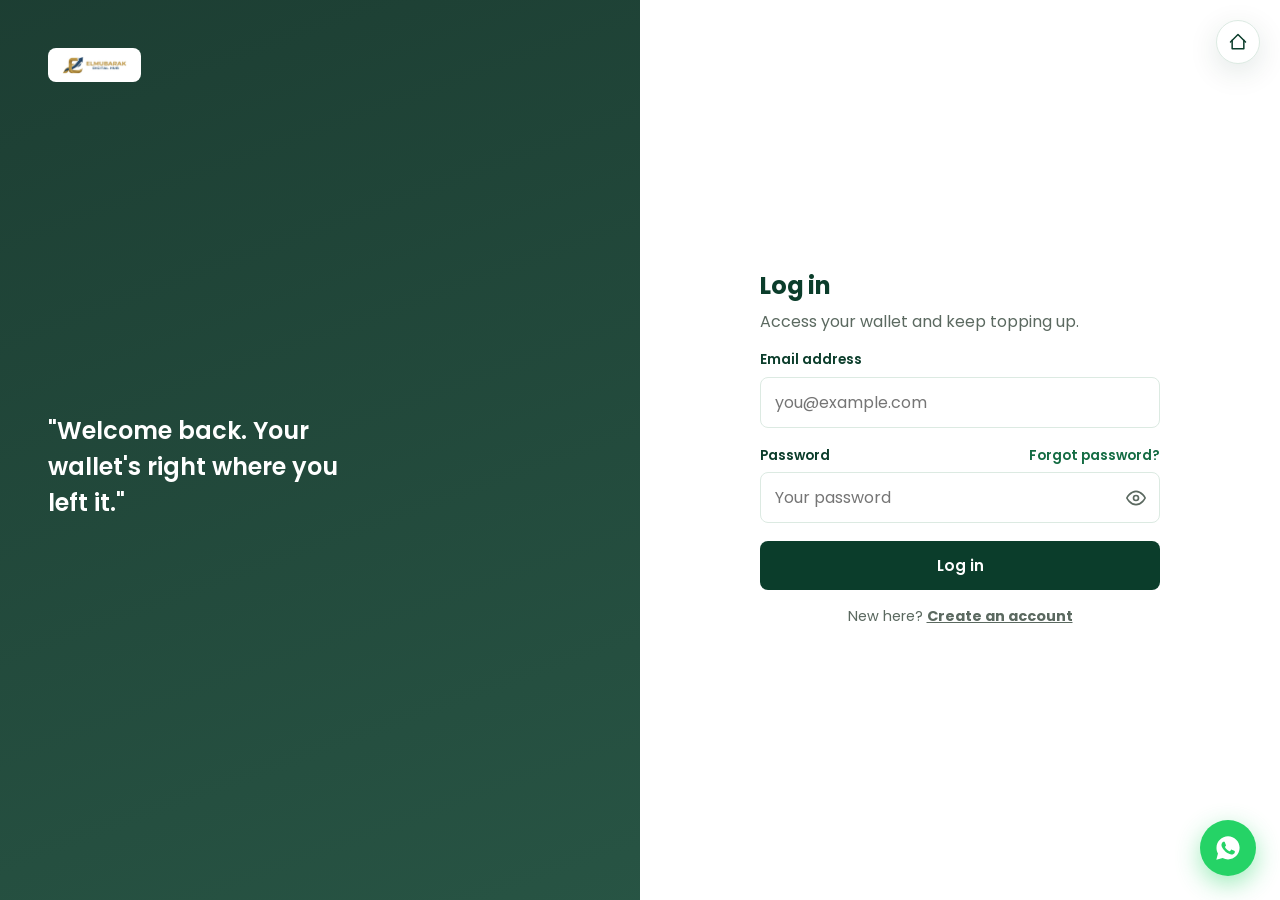
==== admin.html @ 1bdc46c9 "Add files via upload" ====
<!DOCTYPE html>
<html lang="en">
<head>
<meta charset="UTF-8" />
<meta name="viewport" content="width=device-width, initial-scale=1.0" />
<title>Admin — Elmubarak Digital Hub</title>
<link rel="icon" type="image/png" href="assets/favicon.png" />
<link rel="preconnect" href="https://fonts.googleapis.com">
<link href="https://fonts.googleapis.com/css2?family=Poppins:wght@400;500;600;700;800&display=swap" rel="stylesheet">
<link rel="stylesheet" href="css/style.css" />
</head>
<body>
<div class="sidebar-backdrop" id="sidebar-backdrop"></div>
<div class="app-shell">

  <aside class="sidebar" id="sidebar">
    <a href="index.html" class="brand">
      <img class="brand-mark" src="assets/icon.png" alt="Elmubarak Digital Hub logo" />
      <span class="brand-text">Elmubarak</span>
    </a>
    <div class="sidebar-profile">
      <div class="user-avatar-circle" id="sidebar-avatar">U</div>
      <div class="sidebar-profile-text">
        <div class="sidebar-profile-name" id="sidebar-username">Loading...</div>
        <div class="sidebar-profile-balance" id="sidebar-balance">₦0.00</div>
      </div>
    </div>
    <button class="nav-item active" data-view="overview"><svg class="icon" viewBox="0 0 24 24"><rect x="3" y="3" width="7" height="9" rx="1"/><rect x="14" y="3" width="7" height="5" rx="1"/><rect x="14" y="12" width="7" height="9" rx="1"/><rect x="3" y="16" width="7" height="5" rx="1"/></svg>Overview</button>
    <button class="nav-item" data-view="users"><svg class="icon" viewBox="0 0 24 24"><path d="M17 21v-2a4 4 0 00-4-4H5a4 4 0 00-4 4v2"/><circle cx="9" cy="7" r="4"/><path d="M23 21v-2a4 4 0 00-3-3.87"/><path d="M16 3.13a4 4 0 010 7.75"/></svg>Users</button>
    <button class="nav-item" data-view="transactions"><svg class="icon" viewBox="0 0 24 24"><line x1="3" y1="6" x2="21" y2="6"/><line x1="3" y1="12" x2="21" y2="12"/><line x1="3" y1="18" x2="13" y2="18"/></svg>Transactions</button>
    <button class="nav-item" data-view="withdrawals"><svg class="icon" viewBox="0 0 24 24"><rect x="3" y="5" width="18" height="14" rx="2"/><line x1="3" y1="10" x2="21" y2="10"/><line x1="7" y1="15" x2="10" y2="15"/></svg>Withdrawals</button>
    <button class="nav-item" data-view="airtime2cash"><svg class="icon" viewBox="0 0 24 24"><rect x="7" y="2" width="10" height="20" rx="2"/><path d="M9 20h6"/><path d="M9 4h6"/><path d="M12 9v3l2 1"/></svg>Airtime to Cash</button>
    <button class="nav-item" data-view="pricing"><svg class="icon" viewBox="0 0 24 24"><path d="M20.59 13.41 11 3.83A2 2 0 009.59 3.24L4 3a1 1 0 00-1 1l.24 5.59a2 2 0 00.58 1.41l9.59 9.59a2 2 0 002.83 0l4.35-4.35a2 2 0 000-2.83z"/><circle cx="7.5" cy="7.5" r="1.2"/></svg>Pricing</button>
    <div class="sidebar-footer">
      <a class="nav-item" href="dashboard.html"><svg class="icon" viewBox="0 0 24 24"><polyline points="15 18 9 12 15 6"/></svg>Back to app</a>
      <button class="nav-item" id="logout-btn"><svg class="icon" viewBox="0 0 24 24"><path d="M9 21H5a2 2 0 01-2-2V5a2 2 0 012-2h4"/><polyline points="16 17 21 12 16 7"/><line x1="21" y1="12" x2="9" y2="12"/></svg>Log out</button>
    </div>
  </aside>

  <div class="main-area">
    <div class="mobile-appbar">
      <a href="index.html" class="brand">
        <img class="header-logo" src="assets/logo-wide.png" alt="Elmubarak Digital Hub logo" />
      </a>
      <button class="hamburger-btn" id="sidebar-toggle" aria-label="Open menu">
        <svg class="icon" viewBox="0 0 24 24" style="width:22px;height:22px;"><line x1="3" y1="6" x2="21" y2="6"/><line x1="3" y1="12" x2="21" y2="12"/><line x1="3" y1="18" x2="21" y2="18"/></svg>
      </button>
    </div>
    <div class="topbar">
      <strong>Admin panel</strong>
      <div class="topbar-profile">
        <div class="topbar-profile-text">
          <div class="topbar-profile-name" id="topbar-username">Loading...</div>
          <div class="topbar-profile-balance" id="topbar-balance">₦0.00</div>
        </div>
        <div class="user-avatar-circle" id="topbar-avatar">U</div>
      </div>
    </div>

    <div class="view-body">

      <section class="view active" id="view-overview">
        <h2>Overview</h2>
        <div class="card provider-card" id="provider-card">
          <div>
            <div class="stat-label">VTpass wallet balance <span id="vtpass-mode" class="badge badge-neutral" style="margin-left:6px;"></span></div>
            <div class="stat-value" id="vtpass-balance">—</div>
            <div class="field-hint" id="vtpass-status">Checking...</div>
          </div>
          <div class="provider-actions">
            <button type="button" class="btn btn-primary btn-sm" id="vtpass-refresh">Refresh</button>
            <a class="btn btn-accent btn-sm" id="vtpass-open" href="https://vtpass.com/" target="_blank" rel="noopener">Open VTpass dashboard</a>
          </div>
        </div>
        <div class="stat-grid">
          <div class="card stat-card"><div class="stat-label">Total users</div><div class="stat-value" id="stat-users">—</div></div>
          <div class="card stat-card"><div class="stat-label">Total transactions</div><div class="stat-value" id="stat-tx">—</div></div>
          <div class="card stat-card"><div class="stat-label">Total revenue</div><div class="stat-value" id="stat-revenue">—</div></div>
          <div class="card stat-card"><div class="stat-label">Wallet float outstanding</div><div class="stat-value" id="stat-float">—</div></div>
        </div>
      </section>

      <section class="view" id="view-users">
        <h2>Users</h2>
        <div class="card" style="padding:0; overflow:hidden;">
          <table class="tx-table" id="users-table">
            <thead><tr><th>Name</th><th>Email</th><th>Phone</th><th>Wallet</th><th>Adjust</th></tr></thead>
            <tbody id="users-body"></tbody>
          </table>
        </div>
      </section>

      <section class="view" id="view-transactions">
        <h2>All transactions</h2>
        <div class="card" style="padding:0; overflow:hidden;">
          <table class="tx-table" id="admin-tx-table">
            <thead><tr><th>Description</th><th>Type</th><th>Amount</th><th>Status</th><th>Date</th></tr></thead>
            <tbody id="admin-tx-body"></tbody>
          </table>
        </div>
      </section>

      <section class="view" id="view-withdrawals">
        <h2>Withdrawal requests</h2>
        <div class="card" style="padding:0; overflow:hidden;">
          <table class="tx-table" id="withdrawals-table">
            <thead><tr><th>User</th><th>Amount</th><th>Bank details</th><th>Status</th><th>Date</th><th>Action</th></tr></thead>
            <tbody id="withdrawals-body"></tbody>
          </table>
          <div class="empty-state" id="withdrawals-empty" style="display:none;">No withdrawal requests yet.</div>
        </div>
      </section>

      <section class="view" id="view-airtime2cash">
        <h2>Airtime-to-cash requests</h2>
        <div class="card" style="padding:0; overflow:hidden;">
          <table class="tx-table" id="a2c-table">
            <thead><tr><th>User</th><th>Network</th><th>Sent</th><th>Cash value</th><th>Phone used</th><th>Method</th><th>Status</th><th>Action</th></tr></thead>
            <tbody id="a2c-body"></tbody>
          </table>
          <div class="empty-state" id="a2c-empty" style="display:none;">No airtime-to-cash requests yet.</div>
        </div>
      </section>

      <section class="view" id="view-pricing">
        <h2>Pricing & markup</h2>
        <form class="card form-card" id="pricing-form">
          <div class="field">
            <label for="markup-data">Data markup (%)</label>
            <input id="markup-data" type="number" step="0.1" min="0" />
          </div>
          <div class="field">
            <label for="markup-electricity">Electricity markup (%)</label>
            <input id="markup-electricity" type="number" step="0.1" min="0" />
          </div>
          <div class="field">
            <label for="markup-cable">Cable markup (%)</label>
            <input id="markup-cable" type="number" step="0.1" min="0" />
          </div>
          <div class="field">
            <label for="exam-fee">Exam PIN flat fee (₦)</label>
            <input id="exam-fee" type="number" step="1" min="0" />
          </div>
          <div class="field">
            <label for="a2c-rate">Airtime-to-cash rate (%)</label>
            <input id="a2c-rate" type="number" step="1" min="1" max="100" />
            <p class="field-hint">% of face value credited to users, e.g. 80 means ₦1,000 sent pays out ₦800.</p>
          </div>
          <div class="field">
            <label for="min-withdrawal">Minimum withdrawal (₦)</label>
            <input id="min-withdrawal" type="number" step="1" min="0" />
          </div>
          <button class="btn btn-accent btn-block" type="submit">Save pricing</button>
        </form>
      </section>

    </div>
  </div>
</div>

<script src="js/config.js"></script>
<script src="js/api.js"></script>
<script src="js/admin.js"></script>
<a href="https://wa.me/2349045852890?text=Hi%2C%20I%20need%20help%20with%20my%20Elmubarak%20Digital%20Hub%20account" target="_blank" rel="noopener" class="whatsapp-float-btn" aria-label="Chat with us on WhatsApp">
  <svg viewBox="0 0 24 24" fill="currentColor"><path d="M12.04 2C6.58 2 2.13 6.45 2.13 11.91c0 1.75.46 3.39 1.26 4.81L2 22l5.42-1.35a9.87 9.87 0 004.62 1.15h.01c5.46 0 9.9-4.45 9.9-9.91C21.95 6.45 17.5 2 12.04 2zm5.8 14.11c-.24.68-1.4 1.3-1.93 1.37-.5.07-1.12.1-1.8-.11-.42-.13-.95-.3-1.64-.6-2.88-1.24-4.76-4.15-4.9-4.34-.15-.19-1.17-1.56-1.17-2.98 0-1.42.74-2.11 1-2.4.26-.29.57-.36.76-.36.19 0 .38 0 .55.01.18.01.41-.07.64.49.24.58.81 2 .88 2.15.07.15.11.32.02.51-.09.19-.14.31-.27.48-.14.17-.29.38-.41.51-.14.14-.28.29-.12.57.16.28.72 1.19 1.55 1.93 1.06.95 1.96 1.24 2.24 1.38.28.14.44.12.6-.07.16-.19.7-.82.89-1.1.19-.28.37-.23.63-.14.26.09 1.66.79 1.94.93.28.14.47.21.53.33.07.12.07.68-.17 1.36z"/></svg>
</a>
<script src="js/password-toggle.js"></script>
</body>
</html>
---- css/style.css ----
/* ============================================================
   Almubarak Digital Hub — design tokens
   Palette: dark green + white, with a restrained gold echo
   from the logo used only for the tiniest highlight details.
   Type: Poppins throughout (bold for display, regular for body).
   ============================================================ */

:root {
  --ink: #0B3D2B;           /* deep green — headings, dark panels */
  --brand: #146C43;         /* primary green — buttons, links, icons */
  --brand-deep: #0A4A31;    /* darker green — hover states, gradients */
  --brand-tint: #E4F3EC;    /* pale green — icon chip backgrounds */
  --paper: #F5FAF7;         /* app background, faint green cast */
  --paper-raised: #FFFFFF;  /* cards, inputs */
  --line: #DCEAE2;
  --text: #142720;
  --text-muted: #5B6960;
  --accent: #146C43;        /* alias so accent-styled elements read as brand green */
  --accent-deep: #0A4A31;
  --accent-ink: #FFFFFF;
  --success: #1FAA59;
  --success-bg: #E7F7EE;
  --danger: #E5484D;
  --danger-bg: #FDEBEC;
  --radius-sm: 8px;
  --radius-md: 14px;
  --radius-lg: 22px;
  --shadow: 0 8px 30px rgba(11, 61, 43, 0.12);
  --font-display: 'Poppins', 'Segoe UI', sans-serif;
  --font-body: 'Poppins', 'Segoe UI', sans-serif;
}

* { box-sizing: border-box; }

html, body {
  margin: 0;
  padding: 0;
  background: var(--paper);
  color: var(--text);
  font-family: var(--font-body);
  line-height: 1.5;
  -webkit-font-smoothing: antialiased;
}

h1, h2, h3, h4, .display {
  font-family: var(--font-display);
  font-weight: 700;
  color: var(--ink);
  margin: 0 0 0.4em 0;
  line-height: 1.18;
  letter-spacing: -0.01em;
}

p { margin: 0 0 1em 0; color: var(--text-muted); max-width: 62ch; }

a { color: inherit; }

button, input, select { font-family: inherit; font-size: inherit; }

img, svg { display: block; max-width: 100%; }

.icon { width: 20px; height: 20px; stroke: currentColor; fill: none; stroke-width: 1.8; stroke-linecap: round; stroke-linejoin: round; flex-shrink: 0; }

:focus-visible {
  outline: 2px solid var(--ink);
  outline-offset: 2px;
}

.container {
  width: 100%;
  max-width: 1180px;
  margin: 0 auto;
  padding: 0 24px;
}

/* ---- Buttons ---- */
.btn {
  display: inline-flex;
  align-items: center;
  justify-content: center;
  gap: 8px;
  padding: 12px 22px;
  border-radius: var(--radius-sm);
  border: 1px solid transparent;
  font-weight: 600;
  font-size: 0.95rem;
  cursor: pointer;
  text-decoration: none;
  transition: transform 0.12s ease, box-shadow 0.12s ease;
}
.btn:active { transform: translateY(1px); }

.btn-primary { background: var(--ink); color: #fff; }
.btn-primary:hover { box-shadow: 0 6px 18px rgba(11, 61, 43, 0.3); }

.btn-accent { background: var(--brand); color: #fff; }
.btn-accent:hover { box-shadow: 0 6px 18px rgba(20, 108, 67, 0.35); }

.btn-ghost { background: transparent; color: var(--brand); border-color: var(--brand); }
.btn-ghost:hover { background: var(--brand-tint); }

.btn-danger { background: var(--danger-bg); color: var(--danger); }

.btn-block { width: 100%; }
.btn-sm { padding: 8px 14px; font-size: 0.85rem; }
.btn:disabled { opacity: 0.55; cursor: not-allowed; }

/* ---- Forms ---- */
.field { margin-bottom: 18px; }
.field label {
  display: block;
  font-size: 0.85rem;
  font-weight: 600;
  color: var(--ink);
  margin-bottom: 6px;
}
.field input,
.field select {
  width: 100%;
  padding: 12px 14px;
  border-radius: var(--radius-sm);
  border: 1px solid var(--line);
  background: var(--paper-raised);
  color: var(--text);
}
.field input:focus, .field select:focus { border-color: var(--brand); }
.field-hint { font-size: 0.78rem; color: var(--text-muted); margin-top: 4px; }

/* ---- Cards ---- */
.card {
  background: var(--paper-raised);
  border-radius: var(--radius-md);
  border: 1px solid var(--line);
  padding: 24px;
}

.badge {
  display: inline-block;
  padding: 3px 10px;
  border-radius: 999px;
  font-size: 0.72rem;
  font-weight: 700;
  letter-spacing: 0.02em;
}
.badge-success { background: var(--success-bg); color: var(--success); }
.badge-danger { background: var(--danger-bg); color: var(--danger); }
.badge-neutral { background: #EDF3F0; color: var(--text-muted); }

.toast {
  position: fixed;
  bottom: 24px;
  right: 24px;
  z-index: 200;
  background: var(--ink);
  color: #fff;
  padding: 14px 20px;
  border-radius: var(--radius-sm);
  box-shadow: var(--shadow);
  max-width: 320px;
  font-size: 0.9rem;
}
.toast.error { background: var(--danger); }
.toast.success { background: var(--success); }

/* ---- Reusable icon chip ---- */
.icon-chip {
  display: flex; align-items: center; justify-content: center;
  border-radius: var(--radius-sm);
  background: var(--brand-tint);
  color: var(--brand);
  flex-shrink: 0;
}

/* ============================================================
   Marketing site (index.html)
   ============================================================ */
.site-header {
  padding: 18px 0;
  border-bottom: 1px solid var(--line);
  background: var(--paper-raised);
  position: sticky;
  top: 0;
  z-index: 50;
}
.site-header .container { display: flex; align-items: center; justify-content: space-between; gap: 20px; position: relative; }
.brand { display: flex; align-items: center; gap: 10px; font-family: var(--font-display); font-weight: 700; font-size: 1.15rem; color: var(--ink); text-decoration: none; flex-shrink: 0; }
.brand-mark { width: 34px; height: 34px; border-radius: 9px; object-fit: cover; flex-shrink: 0; }
.brand-mark-full { display: none; height: 34px; width: auto; border-radius: 6px; object-fit: contain; flex-shrink: 0; }
.header-logo { height: 38px; width: auto; object-fit: contain; display: block; }

@media (max-width: 640px) {
  .brand-text { display: none; }
  .brand-mark { display: none; }
  .brand-mark-full { display: block; }
  .header-logo { height: 30px; }
}

/* Dashboard/admin always show the icon-only mark, never the full wordmark
   logo — this overrides the generic mobile swap above via specificity. */
.sidebar .brand-mark,
.mobile-appbar .brand-mark {
  display: block !important;
}

.nav-desktop { display: flex; align-items: center; gap: 28px; }
.nav-links { display: flex; align-items: center; gap: 26px; }
.nav-links a { text-decoration: none; color: var(--text-muted); font-weight: 500; font-size: 0.92rem; }
.nav-links a:hover { color: var(--ink); }
.nav-auth { display: flex; align-items: center; gap: 12px; }

.hamburger-btn {
  display: none;
  background: none; border: none; cursor: pointer;
  width: 40px; height: 40px; border-radius: var(--radius-sm);
  align-items: center; justify-content: center;
  color: var(--ink); flex-shrink: 0;
}
.hamburger-btn:hover { background: var(--brand-tint); }

.user-menu { position: relative; }
.user-menu-trigger {
  display: flex; align-items: center; gap: 6px;
  background: var(--brand-tint); border: none; cursor: pointer;
  padding: 6px 10px 6px 6px; border-radius: 999px;
}
.user-avatar-circle {
  width: 30px; height: 30px; border-radius: 50%;
  background: var(--brand); color: #fff;
  display: flex; align-items: center; justify-content: center;
  font-weight: 700; font-size: 0.85rem; flex-shrink: 0;
}
.user-menu-dropdown {
  position: absolute; right: 0; top: calc(100% + 10px);
  background: var(--paper-raised); border: 1px solid var(--line);
  border-radius: var(--radius-md); box-shadow: var(--shadow);
  min-width: 180px; padding: 8px; display: none; z-index: 60;
}
.user-menu-dropdown.open { display: block; }
.user-menu-dropdown a, .user-menu-dropdown button {
  display: flex; align-items: center; gap: 10px; width: 100%;
  padding: 10px 12px; border-radius: var(--radius-sm);
  background: none; border: none; text-align: left; cursor: pointer;
  font-size: 0.9rem; color: var(--text); text-decoration: none;
}
.user-menu-dropdown a:hover, .user-menu-dropdown button:hover { background: var(--brand-tint); }

.mobile-menu-panel {
  display: none;
  position: absolute; left: 0; right: 0; top: 100%;
  background: var(--paper-raised); border-bottom: 1px solid var(--line);
  box-shadow: var(--shadow); padding: 12px 24px 20px;
}
.mobile-menu-panel.open { display: block; }
.mobile-menu-panel a, .mobile-menu-panel button {
  display: flex; align-items: center; gap: 10px; width: 100%;
  padding: 13px 4px; border-bottom: 1px solid var(--line);
  background: none; border-left: none; border-right: none; border-top: none;
  text-align: left; font-size: 0.96rem; color: var(--text); text-decoration: none; cursor: pointer;
}
.mobile-menu-panel .mobile-menu-ctas { display: flex; gap: 10px; padding-top: 14px; }
.mobile-menu-panel .mobile-menu-ctas .btn { flex: 1; }

/* Download App link (sidebar + mobile menu): matches .nav-item, no background */
.mobile-download-app {
  background: none !important;
  border: none !important;
  border-radius: var(--radius-sm);
  margin-bottom: 0;
  padding: 11px 12px !important;
  gap: 10px !important;
  color: var(--text-muted);
  text-decoration: none;
}
.mobile-download-app:hover { background: var(--brand-tint) !important; }
.mobile-download-app-icon { width: 20px; height: 20px; flex-shrink: 0; color: #3DDC84; }
.mobile-download-app span { display: flex; flex-direction: column; gap: 1px; min-width: 0; }
.mobile-download-app strong { font-size: 0.92rem; font-weight: 500; color: var(--text-muted); line-height: 1.25; }
.mobile-download-app small { font-size: 0.72rem; color: var(--text-muted); opacity: 0.8; line-height: 1.25; }
.mobile-download-app:hover strong { color: var(--ink); }

@media (max-width: 860px) {
  .nav-desktop { display: none; }
  .hamburger-btn { display: flex; }
}

.hero {
  padding: 96px 0 88px;
  background: var(--paper);
}
.hero .container {
  display: grid;
  grid-template-columns: 1.05fr 0.95fr;
  gap: 64px;
  align-items: center;
}
.hero h1 { font-size: clamp(2.2rem, 4vw, 3.4rem); max-width: 14ch; }
.hero .lede { font-size: 1.1rem; max-width: 46ch; }
.hero-ctas { display: flex; gap: 12px; margin-top: 8px; flex-wrap: wrap; }

.hero-visual { position: relative; max-width: 420px; margin: 0 auto; }
.hero-photo {
  width: 100%;
  aspect-ratio: 4 / 5;
  object-fit: cover;
  border-radius: var(--radius-lg);
  box-shadow: var(--shadow);
}
.hero-float-card {
  position: absolute;
  left: -18px;
  bottom: -22px;
  background: var(--paper-raised);
  border: 1px solid var(--line);
  border-radius: var(--radius-md);
  box-shadow: var(--shadow);
  padding: 14px 18px;
  display: flex;
  align-items: center;
  gap: 12px;
  max-width: 230px;
}
.hero-float-card .icon-chip { width: 42px; height: 42px; }
.hero-float-label { font-size: 0.72rem; color: var(--text-muted); }
.hero-float-amount { font-family: var(--font-display); font-weight: 700; color: var(--ink); font-size: 1.05rem; }

.hero-badge-top {
  position: absolute;
  top: 18px;
  right: -14px;
  background: var(--ink);
  color: #fff;
  border-radius: 999px;
  padding: 8px 16px;
  font-size: 0.78rem;
  font-weight: 700;
  display: flex;
  align-items: center;
  gap: 6px;
  box-shadow: var(--shadow);
}

.trust-row {
  display: flex; flex-wrap: wrap; gap: 28px; margin-top: 44px; padding-top: 32px; border-top: 1px solid var(--line);
}
.trust-item { display: flex; align-items: center; gap: 10px; font-size: 0.88rem; color: var(--text-muted); font-weight: 600; }
.trust-item .check {
  width: 22px; height: 22px; border-radius: 50%; background: var(--success-bg); color: var(--success);
  display: flex; align-items: center; justify-content: center; flex-shrink: 0;
}
.trust-item .check .icon { width: 13px; height: 13px; stroke-width: 3; }

.steps { display: grid; grid-template-columns: repeat(3, 1fr); gap: 40px; margin-top: 40px; }
.step-num { font-family: var(--font-display); font-size: 2rem; font-weight: 800; color: var(--brand); margin-bottom: 10px; }

@media (max-width: 860px) {
  .hero .container { grid-template-columns: 1fr; }
  .hero-visual { order: -1; margin-bottom: 12px; }
  .steps { grid-template-columns: 1fr; gap: 32px; }
}

/* ============================================================
   Auth pages (login/register)
   ============================================================ */
.auth-topbar {
  display: flex; align-items: center; justify-content: space-between;
  padding: 16px 24px; border-bottom: 1px solid var(--line); background: var(--paper-raised);
}
.home-float-btn {
  position: fixed; top: 20px; right: 20px; z-index: 200;
  width: 44px; height: 44px; border-radius: 50%;
  background: var(--paper-raised); border: 1px solid var(--line);
  display: flex; align-items: center; justify-content: center;
  color: var(--ink); box-shadow: var(--shadow); text-decoration: none;
}
.home-float-btn:hover { background: var(--brand-tint); border-color: var(--brand); }
.auth-shell {
  min-height: 100vh;
  display: grid;
  grid-template-columns: 1fr 1fr;
}
.auth-visual {
  position: relative;
  background-image: linear-gradient(160deg, rgba(10,46,34,0.92), rgba(11,61,43,0.88)), var(--auth-bg-image);
  background-size: cover;
  background-position: center;
  color: #fff;
  padding: 48px;
  display: flex;
  flex-direction: column;
  justify-content: space-between;
}
.auth-visual .quote { font-family: var(--font-display); font-weight: 600; font-size: 1.5rem; max-width: 22ch; }
.auth-visual .brand-mark { background: #fff; padding: 3px; }
.auth-visual .header-logo { background: #fff; padding: 8px 14px; border-radius: var(--radius-sm); height: 34px; }
.auth-form-side { display: flex; align-items: center; justify-content: center; padding: 24px; background: var(--paper-raised); }
.auth-box { width: 100%; max-width: 400px; }
.auth-box .switch-link { text-align: center; margin-top: 16px; font-size: 0.9rem; color: var(--text-muted); }

@media (max-width: 780px) {
  .auth-shell { grid-template-columns: 1fr; }
  .auth-visual { display: none; }
}

/* ============================================================
   App shell (dashboard.html / admin.html)
   ============================================================ */
.app-shell { display: flex; min-height: 100vh; }

.sidebar {
  width: 232px;
  background: var(--paper-raised);
  color: var(--ink);
  padding: 22px 16px;
  display: flex;
  flex-direction: column;
  gap: 4px;
  flex-shrink: 0;
  border-right: 1px solid var(--line);
}
.sidebar .brand { color: var(--ink); padding: 0 8px; margin-bottom: 20px; }

.sidebar-profile {
  display: flex; align-items: center; gap: 12px;
  padding: 12px 10px; margin-bottom: 14px;
  border-radius: var(--radius-md);
  background: var(--brand-tint);
}
.sidebar-profile .user-avatar-circle { width: 42px; height: 42px; font-size: 1.05rem; }
.sidebar-profile-text { min-width: 0; }
.sidebar-profile-name { font-weight: 700; color: var(--ink); font-size: 0.9rem; white-space: nowrap; overflow: hidden; text-overflow: ellipsis; }
.sidebar-profile-balance { font-family: var(--font-display); font-weight: 700; color: var(--brand); font-size: 0.85rem; margin-top: 2px; }
.nav-item {
  display: flex; align-items: center; gap: 10px;
  padding: 11px 12px; border-radius: var(--radius-sm);
  color: var(--text-muted); text-decoration: none; cursor: pointer;
  font-size: 0.92rem; font-weight: 500; border: none; background: none; width: 100%; text-align: left;
}
.nav-item .icon { width: 18px; height: 18px; }
.nav-item:hover { background: var(--brand-tint); color: var(--ink); }
.nav-item.active { background: var(--brand); color: #fff; font-weight: 700; }
.sidebar-footer { margin-top: auto; border-top: 1px solid var(--line); padding-top: 10px; }

.main-area { flex: 1; min-width: 0; }
.topbar {
  display: flex; align-items: center; justify-content: space-between;
  padding: 18px 32px; border-bottom: 1px solid var(--line); background: var(--paper-raised);
}
.wallet-pill {
  background: var(--brand-tint); border: 1px solid var(--line); border-radius: 999px;
  padding: 8px 16px; display: flex; align-items: center; gap: 10px; font-weight: 700; font-family: var(--font-display); color: var(--ink);
}
.wallet-pill .label { font-family: var(--font-body); font-weight: 500; font-size: 0.75rem; color: var(--text-muted); }

.topbar-profile { display: flex; align-items: center; gap: 12px; }
.topbar-profile .user-avatar-circle { width: 40px; height: 40px; font-size: 1rem; }
.topbar-profile-text { text-align: right; }
.topbar-profile-name { font-weight: 700; color: var(--ink); font-size: 0.88rem; }
.topbar-profile-balance { font-family: var(--font-display); font-weight: 700; color: var(--brand); font-size: 0.95rem; margin-top: 2px; }

.view-body { padding: 28px 32px; max-width: 980px; }
.view { display: none; }
.view.active { display: block; }

.grid-tiles { display: grid; grid-template-columns: repeat(auto-fill, minmax(150px, 1fr)); gap: 14px; margin: 20px 0 30px; }
.tile-btn {
  background: var(--paper-raised); border: 1px solid var(--line); border-radius: var(--radius-md);
  padding: 20px 14px; text-align: left; cursor: pointer; transition: border-color 0.12s;
}
.tile-btn:hover { border-color: var(--brand); }
.tile-icon { width: 40px; height: 40px; border-radius: 10px; margin-bottom: 12px; }
.tile-icon .icon { width: 20px; height: 20px; }
.tile-btn .tile-title { font-weight: 700; font-size: 0.95rem; color: var(--ink); }
.tile-btn .tile-sub { font-size: 0.78rem; color: var(--text-muted); }

table.tx-table { width: 100%; border-collapse: collapse; font-size: 0.88rem; }
table.tx-table th { text-align: left; color: var(--text-muted); font-weight: 600; font-size: 0.75rem; text-transform: uppercase; letter-spacing: 0.03em; padding: 10px 12px; border-bottom: 1px solid var(--line); }
table.tx-table td { padding: 12px; border-bottom: 1px solid var(--line); }
table.tx-table tr:last-child td { border-bottom: none; }

.form-card { max-width: 480px; }
.two-col { display: grid; grid-template-columns: 1fr 1fr; gap: 16px; }

.stat-grid { display: grid; grid-template-columns: repeat(auto-fit, minmax(180px, 1fr)); gap: 16px; margin-bottom: 28px; }
.stat-card .stat-label { font-size: 0.78rem; color: var(--text-muted); margin-bottom: 6px; }
.stat-card .stat-value { font-family: var(--font-display); font-weight: 700; font-size: 1.7rem; color: var(--ink); }

.empty-state { text-align: center; padding: 40px 20px; color: var(--text-muted); }

.mobile-appbar { display: none; }
.mobile-appbar .hamburger-btn { display: flex; }
.sidebar-backdrop { display: none; }

@media (max-width: 900px) {
  .app-shell { flex-direction: column; }

  .mobile-appbar {
    display: flex; align-items: center; justify-content: space-between; gap: 14px;
    padding: 14px 18px; background: var(--paper-raised);
    border-bottom: 1px solid var(--line);
    box-shadow: 0 2px 8px rgba(11,61,43,0.06);
    position: sticky; top: 0; z-index: 80;
  }
  .mobile-appbar .brand { font-size: 1.02rem; }
  .mobile-appbar .brand-mark { width: 28px; height: 28px; }

  .sidebar {
    position: fixed; top: 0; right: 0; left: auto; height: 100%; width: 84%; max-width: 300px;
    transform: translateX(100%);
    transition: transform 0.25s ease;
    z-index: 100;
    box-shadow: var(--shadow);
    overflow-y: auto;
  }
  .sidebar.open { transform: translateX(0); }
  .sidebar .brand { display: flex; }

  .sidebar-backdrop {
    display: block;
    position: fixed; inset: 0; background: rgba(11,23,17,0.5);
    opacity: 0; pointer-events: none; transition: opacity 0.2s ease;
    z-index: 99;
  }
  .sidebar-backdrop.open { opacity: 1; pointer-events: auto; }

  .topbar { display: none; }
  .sidebar-footer { margin-top: auto; }
  .view-body { padding: 18px; }
  .two-col { grid-template-columns: 1fr; }
  .grid-tiles { grid-template-columns: repeat(2, 1fr); }
}

/* ============================================================
   Expanded marketing sections
   ============================================================ */
.section { padding: 88px 0; }
.section-tint { background: var(--brand-tint); }
.section-green {
  background: linear-gradient(135deg, var(--brand-deep), var(--brand));
  color: rgba(255,255,255,0.92);
}
.section-green h2, .section-green h3 { color: #fff; }
.section-green p { color: rgba(255,255,255,0.8); }
.section-green .eyebrow { color: #fff; opacity: 0.85; }
.section-green .step-num { color: #fff; background: rgba(255,255,255,0.15); width: 46px; height: 46px; border-radius: 50%; display: flex; align-items: center; justify-content: center; font-size: 1.3rem; }
.section-head { max-width: 640px; margin-bottom: 16px; }
.eyebrow {
  display: inline-block; font-size: 0.78rem; font-weight: 700; letter-spacing: 0.06em;
  text-transform: uppercase; color: var(--brand); margin-bottom: 14px;
}

.feature-grid { display: grid; grid-template-columns: repeat(4, 1fr); gap: 24px; margin-top: 44px; }
.feature-card { padding: 26px 24px; }
.feature-card .icon-chip { width: 44px; height: 44px; margin-bottom: 16px; }
.feature-card h3 { font-size: 1.02rem; }
.feature-card p { font-size: 0.88rem; margin-bottom: 0; }

.service-grid { display: grid; grid-template-columns: repeat(3, 1fr); gap: 28px 24px; margin-top: 44px; }
.service-card { display: flex; gap: 16px; align-items: flex-start; }
.service-card .icon-chip { width: 48px; height: 48px; border-radius: 12px; }
.service-card h3 { font-size: 1rem; margin-bottom: 5px; }
.service-card p { font-size: 0.86rem; margin-bottom: 0; }

.faq-item { border-bottom: 1px solid var(--line); padding: 22px 0; }
.faq-item summary {
  cursor: pointer; font-family: var(--font-display); font-weight: 600; color: var(--ink);
  font-size: 1rem; list-style: none; display: flex; justify-content: space-between; align-items: center;
  gap: 16px;
}
.faq-item summary::-webkit-details-marker { display: none; }
.faq-item summary::after { content: '+'; font-size: 1.3rem; color: var(--brand); transition: transform 0.15s; flex-shrink: 0; }
.faq-item[open] summary::after { transform: rotate(45deg); }
.faq-item p { margin-top: 12px; font-size: 0.92rem; }

.testimonial-placeholder {
  border: 1.5px dashed var(--line); border-radius: var(--radius-md); padding: 44px 36px;
  text-align: center; color: var(--text-muted); background: var(--paper-raised);
}
.testimonial-placeholder .icon-chip { margin: 0 auto 16px; width: 44px; height: 44px; }

.cta-band {
  background: linear-gradient(135deg, var(--brand-deep), var(--brand));
  border-radius: var(--radius-lg);
  padding: 64px 40px;
  text-align: center;
  color: #fff;
}
.cta-band h2 { color: #fff; }
.cta-band p { color: rgba(255,255,255,0.85); margin: 0 auto 26px; }
.cta-band .hero-ctas { justify-content: center; }
.cta-band .btn-accent { background: #fff; color: var(--ink); }

.site-footer-big { background: var(--ink); color: rgba(255,255,255,0.75); padding: 72px 0 28px; margin-top: 0; }
.site-footer-big .footer-grid { display: grid; grid-template-columns: 1.4fr 1fr 1fr 1fr; gap: 40px; padding-bottom: 40px; }
.site-footer-big .brand { color: #fff; margin-bottom: 12px; }
.site-footer-big p { color: rgba(255,255,255,0.6); font-size: 0.88rem; }
.site-footer-big h4 { color: #fff; font-family: var(--font-body); font-size: 0.82rem; text-transform: uppercase; letter-spacing: 0.04em; margin-bottom: 14px; }
.site-footer-big ul { list-style: none; padding: 0; margin: 0; display: flex; flex-direction: column; gap: 10px; }
.site-footer-big a { color: rgba(255,255,255,0.7); text-decoration: none; font-size: 0.9rem; }
.site-footer-big a:hover { color: #fff; }
.site-footer-big .footer-bottom { border-top: 1px solid rgba(255,255,255,0.12); padding-top: 20px; display: flex; justify-content: space-between; flex-wrap: wrap; gap: 10px; font-size: 0.82rem; }

.social-links { display: flex; gap: 10px; margin-top: 16px; }
.social-links a {
  width: 36px; height: 36px; border-radius: 50%;
  background: rgba(255,255,255,0.1);
  display: flex; align-items: center; justify-content: center;
  color: #fff; transition: background 0.15s;
}
.social-links a:hover { background: var(--brand); }
.social-links svg { width: 17px; height: 17px; }

@media (max-width: 900px) {
  .feature-grid { grid-template-columns: 1fr 1fr; }
  .service-grid { grid-template-columns: 1fr; }
  .site-footer-big .footer-grid { grid-template-columns: 1fr 1fr; }
  .section { padding: 64px 0; }
  .hero { padding: 40px 0 56px; }
  .cta-band { padding: 48px 28px; }
}
@media (max-width: 560px) {
  .feature-grid { grid-template-columns: 1fr; }
  .site-footer-big .footer-grid { grid-template-columns: 1fr; }
  .section { padding: 52px 0; }
  .container { padding: 0 20px; }
  .site-footer-big .footer-bottom { flex-direction: column; align-items: flex-start; gap: 6px; }
}

/* ============================================================
   Floating WhatsApp support button
   ============================================================ */
.whatsapp-float-btn {
  position: fixed;
  bottom: 24px;
  right: 24px;
  z-index: 150;
  width: 56px;
  height: 56px;
  border-radius: 50%;
  background: #25D366;
  display: flex;
  align-items: center;
  justify-content: center;
  box-shadow: 0 8px 24px rgba(37, 211, 102, 0.45);
  color: #fff;
  text-decoration: none;
  transition: transform 0.15s ease;
}
.whatsapp-float-btn:hover { transform: scale(1.08); }
.whatsapp-float-btn svg { width: 28px; height: 28px; }

@media (max-width: 640px) {
  .whatsapp-float-btn { bottom: 18px; right: 18px; width: 50px; height: 50px; }
  .whatsapp-float-btn svg { width: 24px; height: 24px; }
}

/* ============================================================
   Mobile profile banner (dashboard home view)
   ============================================================ */
.mobile-profile-banner { display: none; }

@media (max-width: 900px) {
  .mobile-profile-banner {
    display: block;
    background: linear-gradient(135deg, var(--brand-deep), var(--brand));
    color: #fff;
    border-radius: var(--radius-lg);
    padding: 22px 20px;
    margin-bottom: 24px;
  }
  .mobile-profile-top { display: flex; align-items: center; gap: 12px; margin-bottom: 18px; }
  .mobile-profile-top .user-avatar-circle { background: rgba(255,255,255,0.2); color: #fff; width: 44px; height: 44px; font-size: 1.1rem; }
  .mobile-profile-name { font-weight: 700; font-size: 1.05rem; }
  .mobile-profile-sub { font-size: 0.78rem; opacity: 0.75; margin-top: 2px; }
  .mobile-profile-balance-label { font-size: 0.75rem; opacity: 0.8; margin-bottom: 4px; }
  .mobile-profile-balance { font-family: var(--font-display); font-weight: 800; font-size: 1.9rem; margin-bottom: 18px; }
  .mobile-profile-banner .btn-accent { background: #fff; color: var(--ink); }
}

/* ============================================================
   Global loading overlay (shown during any API request)
   ============================================================ */
.global-loader {
  position: fixed;
  inset: 0;
  z-index: 500;
  background: rgba(245, 250, 247, 0.65);
  display: none;
  align-items: center;
  justify-content: center;
}
.global-loader.active { display: flex; }
.global-loader .spinner {
  width: 46px;
  height: 46px;
  border: 4px solid var(--brand-tint);
  border-top-color: var(--brand);
  border-radius: 50%;
  animation: almubarak-spin 0.7s linear infinite;
}
@keyframes almubarak-spin {
  to { transform: rotate(360deg); }
}

/* ---- Password show/hide toggle ---- */
.pw-wrap { position: relative; display: block; width: 100%; }
.pw-wrap input { padding-right: 46px !important; width: 100%; }
.pw-toggle {
  position: absolute; right: 6px; top: 50%; transform: translateY(-50%);
  background: none; border: 0; padding: 8px; cursor: pointer;
  color: var(--text-muted); display: flex; align-items: center; justify-content: center;
  border-radius: 8px;
}
.pw-toggle:hover, .pw-toggle:focus-visible { color: var(--brand); outline: none; }

/* ---- Auth extras: forgot link, status panels ---- */
.field-row { display: flex; justify-content: space-between; align-items: center; margin-bottom: 6px; }
.field-row label { margin-bottom: 0 !important; }
.forgot-link { font-size: 0.85rem; font-weight: 600; color: var(--brand); text-decoration: none; }
.forgot-link:hover { text-decoration: underline; }
.auth-panel { text-align: center; }
.auth-panel .panel-icon {
  width: 64px; height: 64px; border-radius: 50%; margin: 0 auto 18px;
  display: flex; align-items: center; justify-content: center;
  background: var(--brand-tint); color: var(--brand);
}
.auth-panel .panel-icon.error { background: rgba(220,38,38,0.12); color: #dc2626; }
.auth-panel h2 { margin-bottom: 8px; }
.auth-panel p { color: var(--text-muted); margin-bottom: 18px; line-height: 1.55; }
.auth-panel .email-pill {
  display: inline-block; background: var(--brand-tint); color: var(--brand);
  padding: 6px 14px; border-radius: 999px; font-weight: 600; font-size: 0.9rem;
  margin-bottom: 18px; word-break: break-all;
}
.notice-box {
  background: #fff8e6; border: 1px solid #f5d98b; color: #7a5b00;
  border-radius: 10px; padding: 12px 14px; font-size: 0.88rem; margin-bottom: 16px; line-height: 1.5;
}
.notice-box button {
  background: none; border: 0; padding: 0; color: var(--brand); font-weight: 700;
  cursor: pointer; font-size: inherit; text-decoration: underline;
}
.notice-box button:disabled { color: var(--text-muted); text-decoration: none; cursor: default; }
.btn-link-secondary { background: none; border: 0; color: var(--brand); font-weight: 600; cursor: pointer; font-size: 0.9rem; padding: 8px; }
.btn-link-secondary:disabled { color: var(--text-muted); cursor: default; }
.hidden { display: none !important; }

/* ============================================================
   VTU dashboard: wallet card, chips, modals, receipts
   ============================================================ */
.wallet-card {
  background: linear-gradient(135deg, var(--brand-deep), var(--brand));
  color: #fff; border-radius: var(--radius-lg); padding: 24px; margin-bottom: 18px;
}
.wallet-top { display: flex; justify-content: space-between; align-items: flex-start; gap: 12px; }
.wallet-greet { font-size: 0.85rem; opacity: 0.85; margin-bottom: 14px; }
.wallet-label { font-size: 0.78rem; opacity: 0.8; display: flex; align-items: center; gap: 8px; }
.wallet-eye { background: rgba(255,255,255,0.18); border: 0; color: #fff; width: 30px; height: 30px; border-radius: 50%; cursor: pointer; display: inline-flex; align-items: center; justify-content: center; }
.wallet-eye .icon { stroke: #fff; }
.wallet-balance { font-family: var(--font-display); font-weight: 800; font-size: 2.1rem; margin: 4px 0 2px; letter-spacing: -0.01em; }
.wallet-avatar { background: rgba(255,255,255,0.2) !important; color: #fff !important; width: 44px; height: 44px; font-size: 1.1rem; flex-shrink: 0; }
.wallet-actions { display: flex; gap: 10px; margin-top: 20px; flex-wrap: wrap; }
.wallet-action {
  flex: 1; min-width: 100px; background: rgba(255,255,255,0.16); color: #fff; border: 0; cursor: pointer;
  padding: 11px 12px; border-radius: 12px; font-weight: 600; font-size: 0.85rem; font-family: inherit;
  display: flex; align-items: center; justify-content: center; gap: 8px;
}
.wallet-action:hover { background: rgba(255,255,255,0.26); }
.wallet-action .icon { stroke: #fff; width: 17px; height: 17px; }

.provider-strip { display: flex; justify-content: space-between; align-items: center; gap: 12px; margin-bottom: 22px; padding: 16px 20px; }
.provider-strip.low, .provider-card.low { border-color: var(--danger); background: var(--danger-bg); }
.provider-strip .stat-value, .provider-card .stat-value { font-family: var(--font-display); font-weight: 700; font-size: 1.5rem; color: var(--ink); }

.chip-row { display: flex; gap: 8px; flex-wrap: wrap; margin-top: 10px; }
.chip {
  background: var(--brand-tint); color: var(--brand-deep); border: 0; border-radius: 999px; cursor: pointer;
  padding: 7px 14px; font-weight: 600; font-size: 0.82rem; font-family: inherit;
}
.chip:hover { background: var(--brand); color: #fff; }

.verify-box { border-radius: 10px; padding: 12px 14px; margin-bottom: 16px; font-size: 0.9rem; display: none; flex-direction: column; gap: 2px; }
.verify-box.ok { background: var(--success-bg); color: #137a3f; display: flex !important; }
.verify-box.bad { background: var(--danger-bg); color: var(--danger); display: flex !important; }
.verify-box span { font-size: 0.78rem; opacity: 0.85; }

.filter-row { display: flex; gap: 10px; margin-bottom: 14px; flex-wrap: wrap; }
.filter-row select { padding: 9px 12px; border-radius: 10px; border: 1px solid var(--line); background: #fff; font-family: inherit; font-size: 0.88rem; }

.modal-backdrop {
  position: fixed; inset: 0; z-index: 400; background: rgba(10, 30, 20, 0.55);
  align-items: flex-end; justify-content: center; padding: 0;
}
.modal {
  background: #fff; width: 100%; max-width: 440px; max-height: 92vh; overflow-y: auto;
  border-radius: 20px 20px 0 0; padding: 26px 22px 22px; text-align: center;
}
@media (min-width: 560px) {
  .modal-backdrop { align-items: center; padding: 20px; }
  .modal { border-radius: 20px; }
}
body.modal-open { overflow: hidden; }
.rcpt-icon { width: 64px; height: 64px; border-radius: 50%; margin: 0 auto 14px; display: flex; align-items: center; justify-content: center; }
.rcpt-icon.success { background: var(--success-bg); color: var(--success); }
.rcpt-icon.failed { background: var(--danger-bg); color: var(--danger); }
.rcpt-icon.pending { background: #FFF4DB; color: #B7791F; }
.rcpt-title { margin: 0 0 6px; font-size: 1.2rem; color: var(--ink); }
.rcpt-amount { font-family: var(--font-display); font-weight: 800; font-size: 1.8rem; color: var(--ink); margin-bottom: 6px; }
.rcpt-msg { color: var(--text-muted); font-size: 0.9rem; margin: 0 0 16px; line-height: 1.5; }
.rcpt-rows { text-align: left; border-top: 1px dashed var(--line); margin-top: 8px; }
.rcpt-row { display: flex; justify-content: space-between; gap: 16px; padding: 10px 0; border-bottom: 1px dashed var(--line); font-size: 0.88rem; }
.rcpt-row span { color: var(--text-muted); }
.rcpt-row strong { text-align: right; word-break: break-word; color: var(--ink); }
.rcpt-row.total strong { color: var(--brand); font-size: 1.05rem; }
.token-box { background: var(--brand-tint); border-radius: 12px; padding: 14px; margin: 0 0 14px; text-align: center; }
.token-label { font-size: 0.72rem; text-transform: uppercase; letter-spacing: 0.04em; color: var(--text-muted); margin-bottom: 6px; }
.token-value { font-family: ui-monospace, Menlo, Consolas, monospace; font-weight: 700; font-size: 1rem; word-break: break-all; margin-bottom: 8px; color: var(--ink); }
.modal-actions { display: flex; gap: 10px; margin-top: 20px; }
.modal-actions .btn { flex: 1; }
.modal .notice-box { text-align: left; margin-top: 14px; }

/* Admin: VTpass balance card */
.provider-card { display: flex; justify-content: space-between; align-items: center; gap: 16px; margin-bottom: 24px; flex-wrap: wrap; }
.provider-actions { display: flex; gap: 10px; flex-wrap: wrap; }
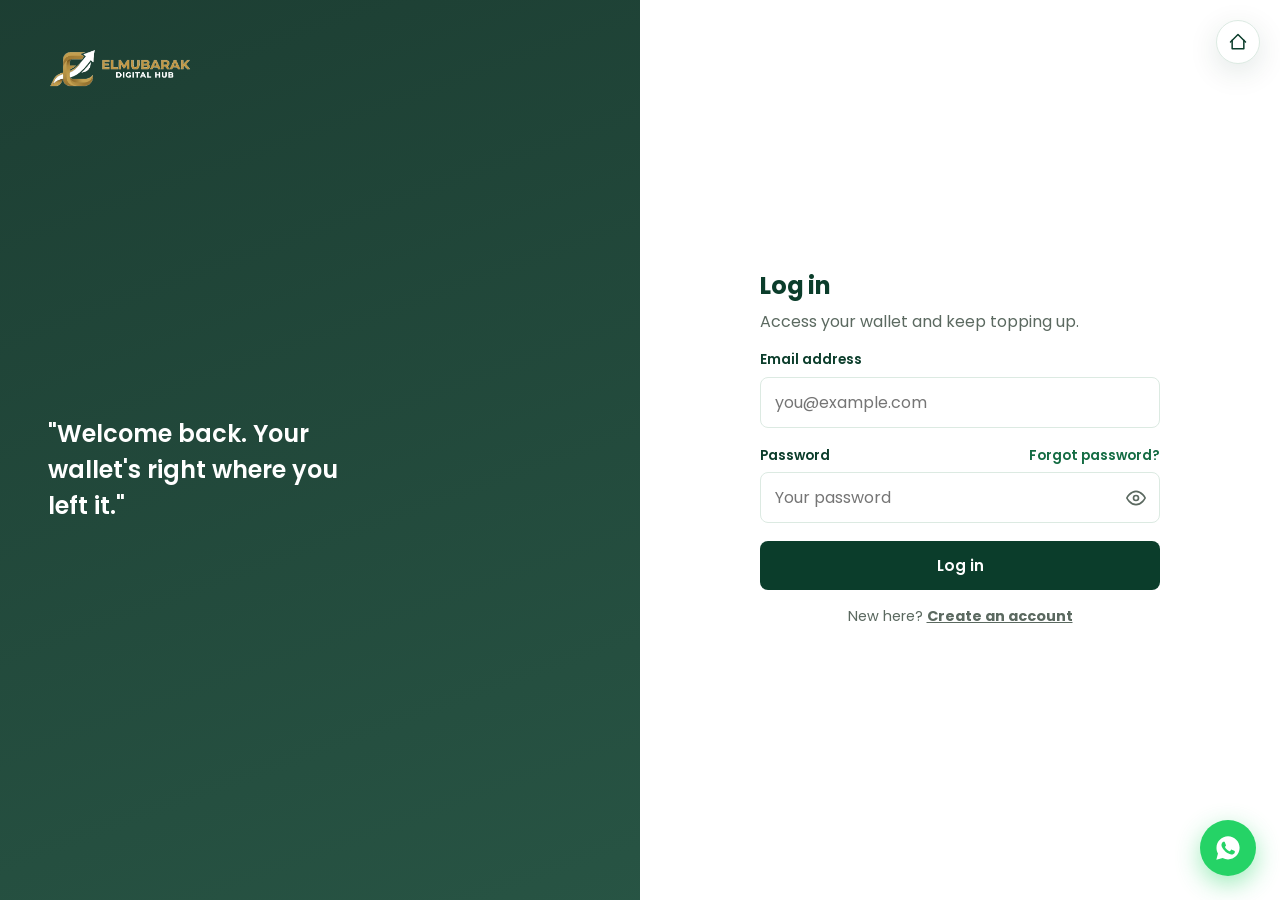
==== commit a5257e32: "Add files via upload" ====
--- a/admin.html
+++ b/admin.html
@@ -7,7 +7,7 @@
 <link rel="icon" type="image/png" href="assets/favicon.png" />
 <link rel="preconnect" href="https://fonts.googleapis.com">
 <link href="https://fonts.googleapis.com/css2?family=Poppins:wght@400;500;600;700;800&display=swap" rel="stylesheet">
-<link rel="stylesheet" href="css/style.css" />
+<link rel="stylesheet" href="css/style.css?v=20261027" />
 </head>
 <body>
 <div class="sidebar-backdrop" id="sidebar-backdrop"></div>
@@ -26,11 +26,15 @@
       </div>
     </div>
     <button class="nav-item active" data-view="overview"><svg class="icon" viewBox="0 0 24 24"><rect x="3" y="3" width="7" height="9" rx="1"/><rect x="14" y="3" width="7" height="5" rx="1"/><rect x="14" y="12" width="7" height="9" rx="1"/><rect x="3" y="16" width="7" height="5" rx="1"/></svg>Overview</button>
+    <button class="nav-item" data-view="transactions"><svg class="icon" viewBox="0 0 24 24"><line x1="3" y1="6" x2="21" y2="6"/><line x1="3" y1="12" x2="21" y2="12"/><line x1="3" y1="18" x2="13" y2="18"/></svg>Transactions</button>
     <button class="nav-item" data-view="users"><svg class="icon" viewBox="0 0 24 24"><path d="M17 21v-2a4 4 0 00-4-4H5a4 4 0 00-4 4v2"/><circle cx="9" cy="7" r="4"/><path d="M23 21v-2a4 4 0 00-3-3.87"/><path d="M16 3.13a4 4 0 010 7.75"/></svg>Users</button>
-    <button class="nav-item" data-view="transactions"><svg class="icon" viewBox="0 0 24 24"><line x1="3" y1="6" x2="21" y2="6"/><line x1="3" y1="12" x2="21" y2="12"/><line x1="3" y1="18" x2="13" y2="18"/></svg>Transactions</button>
-    <button class="nav-item" data-view="withdrawals"><svg class="icon" viewBox="0 0 24 24"><rect x="3" y="5" width="18" height="14" rx="2"/><line x1="3" y1="10" x2="21" y2="10"/><line x1="7" y1="15" x2="10" y2="15"/></svg>Withdrawals</button>
-    <button class="nav-item" data-view="airtime2cash"><svg class="icon" viewBox="0 0 24 24"><rect x="7" y="2" width="10" height="20" rx="2"/><path d="M9 20h6"/><path d="M9 4h6"/><path d="M12 9v3l2 1"/></svg>Airtime to Cash</button>
-    <button class="nav-item" data-view="pricing"><svg class="icon" viewBox="0 0 24 24"><path d="M20.59 13.41 11 3.83A2 2 0 009.59 3.24L4 3a1 1 0 00-1 1l.24 5.59a2 2 0 00.58 1.41l9.59 9.59a2 2 0 002.83 0l4.35-4.35a2 2 0 000-2.83z"/><circle cx="7.5" cy="7.5" r="1.2"/></svg>Pricing</button>
+    <button class="nav-item" data-view="services"><svg class="icon" viewBox="0 0 24 24"><line x1="4" y1="21" x2="4" y2="14"/><line x1="4" y1="10" x2="4" y2="3"/><line x1="12" y1="21" x2="12" y2="12"/><line x1="12" y1="8" x2="12" y2="3"/><line x1="20" y1="21" x2="20" y2="16"/><line x1="20" y1="12" x2="20" y2="3"/><line x1="1" y1="14" x2="7" y2="14"/><line x1="9" y1="8" x2="15" y2="8"/><line x1="17" y1="16" x2="23" y2="16"/></svg>Services &amp; plans</button>
+    <button class="nav-item" data-view="withdrawals"><svg class="icon" viewBox="0 0 24 24"><rect x="3" y="5" width="18" height="14" rx="2"/><line x1="3" y1="10" x2="21" y2="10"/></svg>Withdrawals</button>
+    <button class="nav-item" data-view="airtime2cash"><svg class="icon" viewBox="0 0 24 24"><rect x="7" y="2" width="10" height="20" rx="2"/><path d="M9 20h6"/></svg>Airtime to cash</button>
+    <button class="nav-item" data-view="pricing"><svg class="icon" viewBox="0 0 24 24"><path d="M20.59 13.41 11 3.83A2 2 0 009.59 3.24L4 3a1 1 0 00-1 1l.24 5.59a2 2 0 00.58 1.41l9.59 9.59a2 2 0 002.83 0l4.35-4.35a2 2 0 000-2.83z"/><circle cx="7.5" cy="7.5" r="1"/></svg>Pricing &amp; markup</button>
+    <button class="nav-item" data-view="announcements"><svg class="icon" viewBox="0 0 24 24"><path d="M18 8a6 6 0 10-12 0c0 7-3 9-3 9h18s-3-2-3-9"/><path d="M13.7 21a2 2 0 01-3.4 0"/></svg>Send a notice</button>
+    <button class="nav-item" data-view="logs"><svg class="icon" viewBox="0 0 24 24"><path d="M14 2H6a2 2 0 00-2 2v16a2 2 0 002 2h12a2 2 0 002-2V8z"/><polyline points="14 2 14 8 20 8"/><line x1="8" y1="13" x2="16" y2="13"/><line x1="8" y1="17" x2="16" y2="17"/></svg>Activity log</button>
+    <button class="nav-item" data-view="system"><svg class="icon" viewBox="0 0 24 24"><circle cx="12" cy="12" r="9"/><path d="M9 12l2 2 4-4"/></svg>System check</button>
     <div class="sidebar-footer">
       <a class="nav-item" href="dashboard.html"><svg class="icon" viewBox="0 0 24 24"><polyline points="15 18 9 12 15 6"/></svg>Back to app</a>
       <button class="nav-item" id="logout-btn"><svg class="icon" viewBox="0 0 24 24"><path d="M9 21H5a2 2 0 01-2-2V5a2 2 0 012-2h4"/><polyline points="16 17 21 12 16 7"/><line x1="21" y1="12" x2="9" y2="12"/></svg>Log out</button>
@@ -39,9 +43,7 @@
 
   <div class="main-area">
     <div class="mobile-appbar">
-      <a href="index.html" class="brand">
-        <img class="header-logo" src="assets/logo-wide.png" alt="Elmubarak Digital Hub logo" />
-      </a>
+      <a href="index.html" class="brand"><img class="header-logo" src="assets/logo-wide.png" alt="Elmubarak Digital Hub logo" /></a>
       <button class="hamburger-btn" id="sidebar-toggle" aria-label="Open menu">
         <svg class="icon" viewBox="0 0 24 24" style="width:22px;height:22px;"><line x1="3" y1="6" x2="21" y2="6"/><line x1="3" y1="12" x2="21" y2="12"/><line x1="3" y1="18" x2="21" y2="18"/></svg>
       </button>
@@ -57,113 +59,285 @@
       </div>
     </div>
 
-    <div class="view-body">
-
+    <div class="view-body wide">
+
+      <!-- OVERVIEW -->
       <section class="view active" id="view-overview">
         <h2>Overview</h2>
         <div class="card provider-card" id="provider-card">
           <div>
-            <div class="stat-label">VTpass wallet balance <span id="vtpass-mode" class="badge badge-neutral" style="margin-left:6px;"></span></div>
+            <div class="stat-label">Provider wallet balance <span id="vtpass-mode" class="badge badge-neutral" style="margin-left:6px;"></span></div>
             <div class="stat-value" id="vtpass-balance">—</div>
             <div class="field-hint" id="vtpass-status">Checking...</div>
           </div>
           <div class="provider-actions">
             <button type="button" class="btn btn-primary btn-sm" id="vtpass-refresh">Refresh</button>
-            <a class="btn btn-accent btn-sm" id="vtpass-open" href="https://vtpass.com/" target="_blank" rel="noopener">Open VTpass dashboard</a>
-          </div>
-        </div>
-        <div class="stat-grid">
-          <div class="card stat-card"><div class="stat-label">Total users</div><div class="stat-value" id="stat-users">—</div></div>
-          <div class="card stat-card"><div class="stat-label">Total transactions</div><div class="stat-value" id="stat-tx">—</div></div>
-          <div class="card stat-card"><div class="stat-label">Total revenue</div><div class="stat-value" id="stat-revenue">—</div></div>
-          <div class="card stat-card"><div class="stat-label">Wallet float outstanding</div><div class="stat-value" id="stat-float">—</div></div>
-        </div>
-      </section>
-
+            <button type="button" class="btn btn-sm btn-soft" id="provider-check-btn">Provider check</button>
+            <a class="btn btn-accent btn-sm" id="vtpass-open" href="https://www.arrifqubundle.com/" target="_blank" rel="noopener">Open provider dashboard</a>
+          </div>
+        </div>
+        <pre class="card code-out" id="provider-check-out" style="display:none;"></pre>
+
+        <h3 class="section-title">Needs attention</h3>
+        <div class="attn-grid" id="attn-grid"></div>
+
+        <h3 class="section-title">Sales</h3>
+        <div class="stat-grid" id="sales-grid"></div>
+
+        <div class="two-col-wide">
+          <div class="card">
+            <h3 class="card-title">Last 14 days</h3>
+            <div class="bar-chart" id="daily-chart"></div>
+          </div>
+          <div class="card">
+            <h3 class="card-title">By service (30 days)</h3>
+            <table class="tx-table compact"><tbody id="by-service-body"></tbody></table>
+          </div>
+        </div>
+
+        <h3 class="section-title">Customers &amp; money</h3>
+        <div class="stat-grid" id="people-grid"></div>
+      </section>
+
+      <!-- TRANSACTIONS -->
+      <section class="view" id="view-transactions">
+        <h2>Transactions</h2>
+        <div class="toolbar card">
+          <input id="tx-q" type="search" placeholder="Search reference, description, customer name/email/phone" />
+          <select id="tx-type">
+            <option value="">All types</option><option value="services">All service orders</option>
+            <option value="airtime">Airtime</option><option value="data">Data</option><option value="electricity">Electricity</option>
+            <option value="cable">Cable TV</option><option value="exam">Exam PIN</option><option value="wallet-funding">Wallet funding</option>
+            <option value="transfer-out">Transfers</option><option value="withdrawal">Withdrawals</option><option value="admin-adjustment">Admin adjustments</option>
+          </select>
+          <select id="tx-status"><option value="">All statuses</option><option value="success">Successful</option><option value="pending">Pending</option><option value="failed">Failed</option></select>
+          <input id="tx-from" type="date" title="From" />
+          <input id="tx-to" type="date" title="To" />
+          <button class="btn btn-primary btn-sm" id="tx-apply">Apply</button>
+          <button class="btn btn-sm btn-soft" id="tx-reset">Reset</button>
+          <button class="btn btn-sm btn-soft" id="tx-export">Export CSV</button>
+        </div>
+        <div class="card table-card">
+          <div class="table-scroll"><table class="tx-table">
+            <thead><tr><th>Date</th><th>Customer</th><th>Description</th><th>Type</th><th>Amount</th><th>Status</th><th></th></tr></thead>
+            <tbody id="admin-tx-body"></tbody>
+          </table></div>
+          <div class="empty-state" id="admin-tx-empty" style="display:none;">No transactions match these filters.</div>
+        </div>
+        <div class="pager" id="tx-pager"></div>
+      </section>
+
+      <!-- USERS -->
       <section class="view" id="view-users">
         <h2>Users</h2>
-        <div class="card" style="padding:0; overflow:hidden;">
-          <table class="tx-table" id="users-table">
-            <thead><tr><th>Name</th><th>Email</th><th>Phone</th><th>Wallet</th><th>Adjust</th></tr></thead>
+        <div class="toolbar card">
+          <input id="user-q" type="search" placeholder="Search name, email or phone" />
+          <select id="user-status"><option value="">All users</option><option value="suspended">Suspended only</option></select>
+          <button class="btn btn-primary btn-sm" id="user-apply">Search</button>
+        </div>
+        <div class="card table-card">
+          <div class="table-scroll"><table class="tx-table">
+            <thead><tr><th>Name</th><th>Email</th><th>Phone</th><th>Wallet</th><th>Joined</th><th></th></tr></thead>
             <tbody id="users-body"></tbody>
-          </table>
-        </div>
-      </section>
-
-      <section class="view" id="view-transactions">
-        <h2>All transactions</h2>
-        <div class="card" style="padding:0; overflow:hidden;">
-          <table class="tx-table" id="admin-tx-table">
-            <thead><tr><th>Description</th><th>Type</th><th>Amount</th><th>Status</th><th>Date</th></tr></thead>
-            <tbody id="admin-tx-body"></tbody>
-          </table>
-        </div>
-      </section>
-
+          </table></div>
+          <div class="empty-state" id="users-empty" style="display:none;">No users found.</div>
+        </div>
+        <div class="pager" id="users-pager"></div>
+      </section>
+
+      <!-- SERVICES & PLANS -->
+      <section class="view" id="view-services">
+        <h2>Services &amp; plans</h2>
+        <p class="muted">Switch anything off and customers stop seeing it straight away. Whole services disappear from their dashboard. Switched-off networks, plans and discos are removed from the lists.</p>
+
+        <div class="card">
+          <h3 class="card-title">Site</h3>
+          <label class="switch-row"><span><strong>Maintenance mode</strong><small>Blocks all purchases, payments and transfers. Customers can still log in and see their balance.</small></span>
+            <span class="switch"><input type="checkbox" id="site-maintenance" /><span class="slider"></span></span></label>
+          <div class="field"><label for="site-maintenance-msg">Maintenance message</label><input id="site-maintenance-msg" type="text" maxlength="300" /></div>
+          <div class="field"><label for="site-notice-input">Notice shown to every customer (leave empty for none)</label><input id="site-notice-input" type="text" maxlength="300" placeholder="e.g. MTN data is slow today, we are working on it." /></div>
+
+          <label class="switch-row"><span><strong>App download on the homepage</strong><small>Shows the "Get it on Google Play" badge. Switch off to remove it from the homepage for everyone.</small></span>
+            <span class="switch"><input type="checkbox" id="site-app-enabled" /><span class="slider"></span></span></label>
+          <div class="field"><label for="site-app-url">App download link</label><input id="site-app-url" type="url" placeholder="Leave empty to use the link in js/config.js" /></div>
+
+          <h4 class="sub-title">Emails</h4>
+          <label class="switch-row"><span><strong>Order and payment emails to customers</strong><small>Orders (successful, failed, processing), payments, withdrawals and transfers.</small></span>
+            <span class="switch"><input type="checkbox" id="site-email-orders" /><span class="slider"></span></span></label>
+          <label class="switch-row"><span><strong>New-login security email to customers</strong><small>Sent every time someone logs in, with time, device and a "not you?" link.</small></span>
+            <span class="switch"><input type="checkbox" id="site-email-logins" /><span class="slider"></span></span></label>
+          <label class="switch-row"><span><strong>Alert emails to admins</strong><small>Security alerts, low provider balance, stuck orders, requests waiting for approval.</small></span>
+            <span class="switch"><input type="checkbox" id="site-email-admin" /><span class="slider"></span></span></label>
+          <button class="btn btn-accent btn-sm" id="site-save" style="margin-top:12px;">Save</button>
+        </div>
+
+        <div class="card">
+          <h3 class="card-title">Services</h3>
+          <div id="sc-services"></div>
+        </div>
+
+        <div class="card">
+          <h3 class="card-title">Networks <small class="muted">(airtime and data)</small></h3>
+          <div id="sc-networks"></div>
+        </div>
+
+        <div class="card">
+          <h3 class="card-title">Data plans</h3>
+          <div class="chip-row" id="sc-data-tabs"></div>
+          <h4 class="sub-title">Plan types</h4>
+          <div id="sc-data-cats"></div>
+          <h4 class="sub-title">Plans <input id="sc-plan-q" type="search" placeholder="Filter plans" class="inline-search" /></h4>
+          <div class="bulk-row"><button class="btn btn-sm btn-soft" id="sc-plans-off">Turn off all shown</button><button class="btn btn-sm btn-soft" id="sc-plans-on">Turn on all shown</button></div>
+          <div id="sc-data-plans" class="switch-list"></div>
+        </div>
+
+        <div class="card">
+          <h3 class="card-title">Electricity companies</h3>
+          <div id="sc-discos" class="switch-list"></div>
+        </div>
+
+        <div class="card">
+          <h3 class="card-title">Cable TV</h3>
+          <div id="sc-cables"></div>
+        </div>
+
+        <div class="card">
+          <h3 class="card-title">Exam PINs</h3>
+          <p class="muted">Off by default. Switch the service on above after you have tested one purchase, and make sure it works before announcing it.</p>
+          <div id="sc-exam" class="switch-list"></div>
+        </div>
+      </section>
+
+      <!-- WITHDRAWALS -->
       <section class="view" id="view-withdrawals">
         <h2>Withdrawal requests</h2>
-        <div class="card" style="padding:0; overflow:hidden;">
-          <table class="tx-table" id="withdrawals-table">
+        <div class="card table-card">
+          <div class="table-scroll"><table class="tx-table" id="withdrawals-table">
             <thead><tr><th>User</th><th>Amount</th><th>Bank details</th><th>Status</th><th>Date</th><th>Action</th></tr></thead>
             <tbody id="withdrawals-body"></tbody>
-          </table>
+          </table></div>
           <div class="empty-state" id="withdrawals-empty" style="display:none;">No withdrawal requests yet.</div>
         </div>
       </section>
 
+      <!-- AIRTIME TO CASH -->
       <section class="view" id="view-airtime2cash">
         <h2>Airtime-to-cash requests</h2>
-        <div class="card" style="padding:0; overflow:hidden;">
-          <table class="tx-table" id="a2c-table">
+        <div class="card table-card">
+          <div class="table-scroll"><table class="tx-table" id="a2c-table">
             <thead><tr><th>User</th><th>Network</th><th>Sent</th><th>Cash value</th><th>Phone used</th><th>Method</th><th>Status</th><th>Action</th></tr></thead>
             <tbody id="a2c-body"></tbody>
-          </table>
+          </table></div>
           <div class="empty-state" id="a2c-empty" style="display:none;">No airtime-to-cash requests yet.</div>
         </div>
       </section>
 
+      <!-- PRICING -->
       <section class="view" id="view-pricing">
-        <h2>Pricing & markup</h2>
+        <h2>Pricing &amp; markup</h2>
+        <p class="muted">Prices are the provider's price plus your markup. Customers see the final price before they pay.</p>
         <form class="card form-card" id="pricing-form">
-          <div class="field">
-            <label for="markup-data">Data markup (%)</label>
-            <input id="markup-data" type="number" step="0.1" min="0" />
-          </div>
-          <div class="field">
-            <label for="markup-electricity">Electricity markup (%)</label>
-            <input id="markup-electricity" type="number" step="0.1" min="0" />
-          </div>
-          <div class="field">
-            <label for="markup-cable">Cable markup (%)</label>
-            <input id="markup-cable" type="number" step="0.1" min="0" />
-          </div>
-          <div class="field">
-            <label for="exam-fee">Exam PIN flat fee (₦)</label>
-            <input id="exam-fee" type="number" step="1" min="0" />
-          </div>
+          <div class="field"><label for="markup-airtime">Airtime markup (%)</label><input id="markup-airtime" type="number" step="0.1" min="0" /></div>
+          <div class="field"><label for="markup-data">Data markup (%)</label><input id="markup-data" type="number" step="0.1" min="0" /></div>
+          <div class="field"><label for="markup-electricity">Electricity markup (%)</label><input id="markup-electricity" type="number" step="0.1" min="0" /></div>
+          <div class="field"><label for="markup-cable">Cable markup (%)</label><input id="markup-cable" type="number" step="0.1" min="0" /></div>
+          <div class="field"><label for="exam-fee">Exam PIN flat fee (₦)</label><input id="exam-fee" type="number" step="1" min="0" /></div>
           <div class="field">
             <label for="a2c-rate">Airtime-to-cash rate (%)</label>
             <input id="a2c-rate" type="number" step="1" min="1" max="100" />
             <p class="field-hint">% of face value credited to users, e.g. 80 means ₦1,000 sent pays out ₦800.</p>
           </div>
-          <div class="field">
-            <label for="min-withdrawal">Minimum withdrawal (₦)</label>
-            <input id="min-withdrawal" type="number" step="1" min="0" />
-          </div>
+          <div class="field"><label for="min-withdrawal">Minimum withdrawal (₦)</label><input id="min-withdrawal" type="number" step="1" min="0" /></div>
           <button class="btn btn-accent btn-block" type="submit">Save pricing</button>
         </form>
       </section>
 
+      <!-- ANNOUNCEMENTS -->
+      <section class="view" id="view-announcements">
+        <h2>Send a notice to customers</h2>
+        <p class="muted">Write a message once. Customers get it by email and as a popup the next time they open their dashboard. Always send yourself a test first.</p>
+        <div class="two-col-wide">
+          <form class="card" id="ann-form">
+            <div class="field">
+              <label for="ann-audience">Send to</label>
+              <select id="ann-audience"><option value="all">All customers</option><option value="user">One customer</option></select>
+              <p class="field-hint" id="ann-audience-hint"></p>
+            </div>
+            <div class="field" id="ann-email-field" style="display:none;"><label for="ann-email">Customer's email</label><input id="ann-email" type="email" placeholder="customer@example.com" /></div>
+            <div class="field"><label for="ann-title">Title</label><input id="ann-title" type="text" maxlength="100" placeholder="e.g. MTN data is back" required /></div>
+            <div class="field"><label for="ann-message">Message <small class="muted" id="ann-count">0 / 2000</small></label><textarea id="ann-message" rows="6" maxlength="2000" placeholder="Write your notice here..." required></textarea></div>
+            <div class="field"><label for="ann-btn-text">Button text (optional)</label><input id="ann-btn-text" type="text" maxlength="40" placeholder="e.g. Buy data now" /></div>
+            <div class="field"><label for="ann-btn-url">Button link (optional)</label><input id="ann-btn-url" type="text" placeholder="https://... or dashboard.html" /></div>
+            <label class="switch-row"><span><strong>Send by email</strong></span><span class="switch"><input type="checkbox" id="ann-email-on" checked /><span class="slider"></span></span></label>
+            <label class="switch-row"><span><strong>Show as a popup in the app</strong></span><span class="switch"><input type="checkbox" id="ann-popup-on" checked /><span class="slider"></span></span></label>
+            <div class="modal-actions wrap" style="margin-top:16px;">
+              <button type="button" class="btn btn-soft" id="ann-test">Send a test to me</button>
+              <button type="submit" class="btn btn-accent" id="ann-send">Send notice</button>
+            </div>
+          </form>
+          <div class="card">
+            <h3 class="card-title">What customers will see</h3>
+            <div class="notice-preview">
+              <div class="notice-icon">&#128276;</div>
+              <h3 id="prev-title">Your title</h3>
+              <p id="prev-message">Your message appears here.</p>
+              <span class="btn btn-accent btn-sm" id="prev-btn" style="display:none;"></span>
+            </div>
+          </div>
+        </div>
+        <h3 class="section-title">Sent notices</h3>
+        <div class="card table-card">
+          <div class="table-scroll"><table class="tx-table">
+            <thead><tr><th>Date</th><th>Title</th><th>To</th><th>Emails</th><th>Popups</th><th>By</th><th>Status</th></tr></thead>
+            <tbody id="ann-body"></tbody>
+          </table></div>
+          <div class="empty-state" id="ann-empty" style="display:none;">No notices sent yet.</div>
+        </div>
+      </section>
+
+      <!-- LOGS -->
+      <section class="view" id="view-logs">
+        <h2>Activity log</h2>
+        <p class="muted">Every login, order, payment, admin change and provider problem. Entries are kept for 90 days.</p>
+        <div class="toolbar card">
+          <input id="log-q" type="search" placeholder="Search message, action or email" />
+          <select id="log-category"><option value="">All categories</option><option value="auth">Logins &amp; accounts</option><option value="order">Orders</option><option value="payment">Payments</option><option value="provider">Provider</option><option value="admin">Admin actions</option><option value="system">System</option></select>
+          <select id="log-level"><option value="">All levels</option><option value="info">Info</option><option value="warn">Warnings</option><option value="error">Errors</option></select>
+          <input id="log-from" type="date" title="From" /><input id="log-to" type="date" title="To" />
+          <button class="btn btn-primary btn-sm" id="log-apply">Apply</button>
+          <button class="btn btn-sm btn-soft" id="log-reset">Reset</button>
+          <button class="btn btn-sm btn-soft" id="log-export">Export CSV</button>
+        </div>
+        <div class="card table-card">
+          <div class="table-scroll"><table class="tx-table">
+            <thead><tr><th>Time</th><th>Level</th><th>Category</th><th>What happened</th><th>Who</th></tr></thead>
+            <tbody id="logs-body"></tbody>
+          </table></div>
+          <div class="empty-state" id="logs-empty" style="display:none;">No log entries match.</div>
+        </div>
+        <div class="pager" id="logs-pager"></div>
+      </section>
+
+      <!-- SYSTEM -->
+      <section class="view" id="view-system">
+        <h2>System check</h2>
+        <p class="muted">Checks that the website is set up correctly. Secrets are never shown here, only whether they are set.</p>
+        <div class="card" id="system-checks"></div>
+        <button class="btn btn-sm btn-soft" id="system-refresh" style="margin-top:14px;">Check again</button>
+      </section>
+
     </div>
   </div>
 </div>
 
-<script src="js/config.js"></script>
-<script src="js/api.js"></script>
-<script src="js/admin.js"></script>
+<div class="modal-backdrop" id="modal-root" style="display:none;"><div class="modal wide-modal" id="modal-box" role="dialog" aria-modal="true"></div></div>
+
+<script src="js/config.js?v=20261027"></script>
+<script src="js/api.js?v=20261027"></script>
+<script src="js/admin.js?v=20261027"></script>
 <a href="https://wa.me/2349045852890?text=Hi%2C%20I%20need%20help%20with%20my%20Elmubarak%20Digital%20Hub%20account" target="_blank" rel="noopener" class="whatsapp-float-btn" aria-label="Chat with us on WhatsApp">
   <svg viewBox="0 0 24 24" fill="currentColor"><path d="M12.04 2C6.58 2 2.13 6.45 2.13 11.91c0 1.75.46 3.39 1.26 4.81L2 22l5.42-1.35a9.87 9.87 0 004.62 1.15h.01c5.46 0 9.9-4.45 9.9-9.91C21.95 6.45 17.5 2 12.04 2zm5.8 14.11c-.24.68-1.4 1.3-1.93 1.37-.5.07-1.12.1-1.8-.11-.42-.13-.95-.3-1.64-.6-2.88-1.24-4.76-4.15-4.9-4.34-.15-.19-1.17-1.56-1.17-2.98 0-1.42.74-2.11 1-2.4.26-.29.57-.36.76-.36.19 0 .38 0 .55.01.18.01.41-.07.64.49.24.58.81 2 .88 2.15.07.15.11.32.02.51-.09.19-.14.31-.27.48-.14.17-.29.38-.41.51-.14.14-.28.29-.12.57.16.28.72 1.19 1.55 1.93 1.06.95 1.96 1.24 2.24 1.38.28.14.44.12.6-.07.16-.19.7-.82.89-1.1.19-.28.37-.23.63-.14.26.09 1.66.79 1.94.93.28.14.47.21.53.33.07.12.07.68-.17 1.36z"/></svg>
 </a>
-<script src="js/password-toggle.js"></script>
+<script src="js/password-toggle.js?v=20261027"></script>
 </body>
 </html>
--- a/css/style.css
+++ b/css/style.css
@@ -390,8 +390,7 @@
   justify-content: space-between;
 }
 .auth-visual .quote { font-family: var(--font-display); font-weight: 600; font-size: 1.5rem; max-width: 22ch; }
-.auth-visual .brand-mark { background: #fff; padding: 3px; }
-.auth-visual .header-logo { background: #fff; padding: 8px 14px; border-radius: var(--radius-sm); height: 34px; }
+.auth-visual .header-logo { height: 40px; }  /* light logo on the dark panel: no white box needed */
 .auth-form-side { display: flex; align-items: center; justify-content: center; padding: 24px; background: var(--paper-raised); }
 .auth-box { width: 100%; max-width: 400px; }
 .auth-box .switch-link { text-align: center; margin-top: 16px; font-size: 0.9rem; color: var(--text-muted); }
@@ -821,3 +820,148 @@
 /* Admin: VTpass balance card */
 .provider-card { display: flex; justify-content: space-between; align-items: center; gap: 16px; margin-bottom: 24px; flex-wrap: wrap; }
 .provider-actions { display: flex; gap: 10px; flex-wrap: wrap; }
+
+/* ============================================================
+   Site banners, plan picker, payment-method modal
+   ============================================================ */
+.site-banner { border-radius: 12px; padding: 12px 16px; margin-bottom: 14px; font-size: 0.9rem; line-height: 1.5; }
+.site-banner.notice { background: var(--brand-tint); color: var(--brand-deep); }
+.site-banner.maintenance { background: #FFF4DB; color: #7a5b00; border: 1px solid #f5d98b; font-weight: 600; }
+
+.chip.active { background: var(--brand); color: #fff; }
+.chip small { opacity: 0.8; font-weight: 500; }
+
+.plan-list { display: grid; grid-template-columns: repeat(auto-fill, minmax(150px, 1fr)); gap: 10px; max-height: 380px; overflow-y: auto; padding: 2px; }
+.plan-item {
+  background: #fff; border: 1.5px solid var(--line); border-radius: 12px; padding: 12px; cursor: pointer;
+  display: flex; flex-direction: column; gap: 8px; text-align: left; font-family: inherit;
+}
+.plan-item:hover { border-color: var(--brand); }
+.plan-item.selected { border-color: var(--brand); background: var(--brand-tint); box-shadow: 0 0 0 2px var(--brand) inset; }
+.plan-main { display: flex; flex-direction: column; gap: 2px; }
+.plan-main strong { font-size: 1rem; color: var(--ink); }
+.plan-main small { color: var(--text-muted); font-size: 0.78rem; }
+.plan-price { font-weight: 700; color: var(--brand); }
+
+.pay-methods { display: flex; flex-direction: column; gap: 10px; margin-top: 16px; text-align: left; }
+.pay-method {
+  display: flex; align-items: center; gap: 12px; border: 1.5px solid var(--line); border-radius: 12px;
+  padding: 12px 14px; cursor: pointer; background: #fff;
+}
+.pay-method:has(input:checked) { border-color: var(--brand); background: var(--brand-tint); }
+.pay-method.disabled { opacity: 0.5; cursor: not-allowed; background: #f4f6f5; }
+.pay-method input { accent-color: var(--brand); width: 18px; height: 18px; flex-shrink: 0; }
+.pm-body { display: flex; flex-direction: column; gap: 2px; }
+.pm-body strong { font-size: 0.95rem; color: var(--ink); }
+.pm-body small { color: var(--text-muted); font-size: 0.8rem; }
+
+/* ============================================================
+   Admin panel
+   ============================================================ */
+.view-body.wide { max-width: 1180px; }
+.muted { color: var(--text-muted); font-size: 0.88rem; }
+.section-title { margin: 26px 0 12px; font-size: 1.05rem; }
+.card-title { margin: 0 0 12px; font-size: 1rem; }
+.sub-title { margin: 18px 0 8px; font-size: 0.9rem; color: var(--text-muted); font-weight: 600; display: flex; align-items: center; gap: 10px; flex-wrap: wrap; }
+.btn-soft { background: #EDF3F0; color: var(--brand-deep); }
+.btn-soft:hover { background: var(--brand-tint); }
+.code-out { white-space: pre-wrap; word-break: break-word; font-size: 0.75rem; max-height: 360px; overflow: auto; margin-bottom: 24px; }
+.view-body .card + .card { margin-top: 16px; }
+
+.toolbar { display: flex; gap: 10px; flex-wrap: wrap; align-items: center; margin-bottom: 14px; padding: 14px; }
+.toolbar input, .toolbar select, .inline-search {
+  padding: 9px 12px; border-radius: 10px; border: 1px solid var(--line); background: #fff; font-family: inherit; font-size: 0.88rem; min-width: 0;
+}
+.toolbar input[type="search"] { flex: 1 1 240px; }
+.inline-search { font-weight: 400; }
+
+.table-card { padding: 0; overflow: hidden; }
+.table-scroll { overflow-x: auto; }
+.table-scroll .tx-table { min-width: 720px; }
+.tx-table.compact td { padding: 8px 10px; }
+.tx-table td small, .tx-table .sub { display: block; color: var(--text-muted); font-size: 0.78rem; }
+.tx-table tr.clickable { cursor: pointer; }
+.tx-table tr.clickable:hover { background: #f6faf8; }
+
+.pager { display: flex; justify-content: space-between; align-items: center; gap: 10px; margin: 14px 0 4px; font-size: 0.88rem; color: var(--text-muted); flex-wrap: wrap; }
+.pager .pager-btns { display: flex; gap: 8px; }
+
+.attn-grid { display: grid; grid-template-columns: repeat(auto-fit, minmax(180px, 1fr)); gap: 12px; }
+.attn-card { background: #fff; border: 1px solid var(--line); border-radius: 14px; padding: 14px 16px; cursor: pointer; text-align: left; font-family: inherit; }
+.attn-card .n { font-family: var(--font-display); font-weight: 800; font-size: 1.7rem; color: var(--ink); }
+.attn-card .l { color: var(--text-muted); font-size: 0.82rem; }
+.attn-card.hot { border-color: #f1b24a; background: #FFF9EC; }
+.attn-card.hot .n { color: #B7791F; }
+.stat-sub { color: var(--text-muted); font-size: 0.78rem; margin-top: 4px; }
+
+.two-col-wide { display: grid; grid-template-columns: 2fr 1fr; gap: 16px; margin-top: 18px; }
+@media (max-width: 800px) { .two-col-wide { grid-template-columns: 1fr; } }
+.bar-chart { display: flex; align-items: flex-end; gap: 6px; height: 150px; }
+.bar-col { flex: 1; display: flex; flex-direction: column; align-items: center; justify-content: flex-end; height: 100%; min-width: 0; }
+.bar { width: 100%; background: var(--brand); border-radius: 6px 6px 0 0; min-height: 2px; }
+.bar-col small { font-size: 0.62rem; color: var(--text-muted); margin-top: 4px; }
+
+.switch { position: relative; display: inline-block; width: 44px; height: 24px; flex-shrink: 0; }
+.switch input { opacity: 0; width: 0; height: 0; position: absolute; }
+.slider { position: absolute; inset: 0; background: #cfd8d3; border-radius: 999px; transition: background 0.15s; cursor: pointer; }
+.slider::before { content: ''; position: absolute; width: 18px; height: 18px; left: 3px; top: 3px; background: #fff; border-radius: 50%; transition: transform 0.15s; }
+.switch input:checked + .slider { background: var(--brand); }
+.switch input:checked + .slider::before { transform: translateX(20px); }
+.switch input:focus-visible + .slider { outline: 2px solid var(--brand-deep); outline-offset: 2px; }
+.switch-row { display: flex; justify-content: space-between; align-items: center; gap: 16px; padding: 12px 0; border-bottom: 1px solid var(--line); }
+.switch-row:last-child { border-bottom: 0; }
+.switch-row span:first-child { display: flex; flex-direction: column; gap: 2px; }
+.switch-row small { color: var(--text-muted); font-size: 0.8rem; font-weight: 400; }
+.switch-list { max-height: 420px; overflow-y: auto; }
+.bulk-row { display: flex; gap: 8px; margin: 6px 0 10px; }
+.view .field { margin-bottom: 14px; }
+
+.pill { display: inline-block; padding: 2px 9px; border-radius: 999px; font-size: 0.72rem; font-weight: 700; text-transform: uppercase; }
+.pill.info { background: #E8F1FB; color: #1F5FA8; }
+.pill.warn { background: #FFF4DB; color: #8a5a00; }
+.pill.error { background: var(--danger-bg); color: var(--danger); }
+.log-detail { display: none; background: #f6faf8; font-family: ui-monospace, Menlo, Consolas, monospace; font-size: 0.74rem; white-space: pre-wrap; word-break: break-word; }
+.log-detail.open { display: table-row; }
+.log-detail td { padding: 10px 14px; }
+
+.wide-modal { max-width: 560px; text-align: left; }
+.kv { display: grid; grid-template-columns: 130px 1fr; gap: 6px 12px; font-size: 0.86rem; margin: 10px 0; }
+.kv dt { color: var(--text-muted); }
+.kv dd { margin: 0; word-break: break-word; }
+.modal-actions.wrap { flex-wrap: wrap; }
+.check-row { display: flex; justify-content: space-between; gap: 14px; padding: 10px 0; border-bottom: 1px solid var(--line); font-size: 0.9rem; align-items: center; }
+.check-row:last-child { border-bottom: 0; }
+.check-row .dot { width: 10px; height: 10px; border-radius: 50%; flex-shrink: 0; background: var(--success); margin-right: 10px; }
+.check-row .dot.bad { background: var(--danger); }
+.check-row .left { display: flex; align-items: center; }
+.check-row .val { color: var(--text-muted); text-align: right; word-break: break-word; }
+
+/* ---- Google Play badge on the homepage ---- */
+.play-badge { display: inline-block; line-height: 0; }
+.play-badge img { display: block; height: auto; }
+.play-badge-hero { margin-top: 18px; }
+.play-badge-hero img { width: 170px; }
+.play-badge-lg img { width: 210px; }
+.play-badge:hover { transform: translateY(-2px); transition: transform 0.15s; }
+.app-band { background: #fff; border: 1px solid var(--line); border-radius: var(--radius-lg); padding: 36px 28px; text-align: center; }
+.app-band-text { max-width: 560px; margin: 0 auto; display: flex; flex-direction: column; align-items: center; gap: 12px; }
+.app-band h2 { margin: 0; }
+.app-band p { color: var(--text-muted); margin: 0 0 6px; line-height: 1.6; }
+
+/* ---- Notices: popup, list, admin composer ---- */
+textarea {
+  width: 100%; padding: 12px 14px; border: 1px solid var(--line); border-radius: 10px; font-family: inherit;
+  font-size: 0.95rem; background: #fff; resize: vertical; line-height: 1.5; box-sizing: border-box;
+}
+textarea:focus { outline: 2px solid var(--brand); outline-offset: 0; border-color: var(--brand); }
+.notice-icon { width: 60px; height: 60px; border-radius: 50%; margin: 0 auto 14px; display: flex; align-items: center; justify-content: center; background: var(--brand-tint); font-size: 28px; }
+.notice-text { text-align: left; max-height: 40vh; overflow-y: auto; line-height: 1.65; color: var(--ink); }
+.notice-preview { background: #fff; border: 1px dashed var(--line); border-radius: 16px; padding: 22px 18px; text-align: center; }
+.notice-preview h3 { margin: 0 0 8px; }
+.notice-preview p { color: var(--text-muted); font-size: 0.9rem; line-height: 1.6; margin: 0 0 14px; text-align: left; word-break: break-word; }
+.nav-dot { display: inline-block; min-width: 18px; padding: 1px 6px; margin-left: 8px; border-radius: 999px; background: var(--danger); color: #fff; font-size: 0.68rem; font-weight: 700; text-align: center; }
+.notice-item { margin-bottom: 12px; }
+.notice-item.unread { border-left: 4px solid var(--brand); }
+.notice-item-head { display: flex; justify-content: space-between; gap: 12px; flex-wrap: wrap; margin-bottom: 6px; }
+.notice-item-head small { color: var(--text-muted); }
+.notice-item p { margin: 0 0 12px; line-height: 1.6; }
